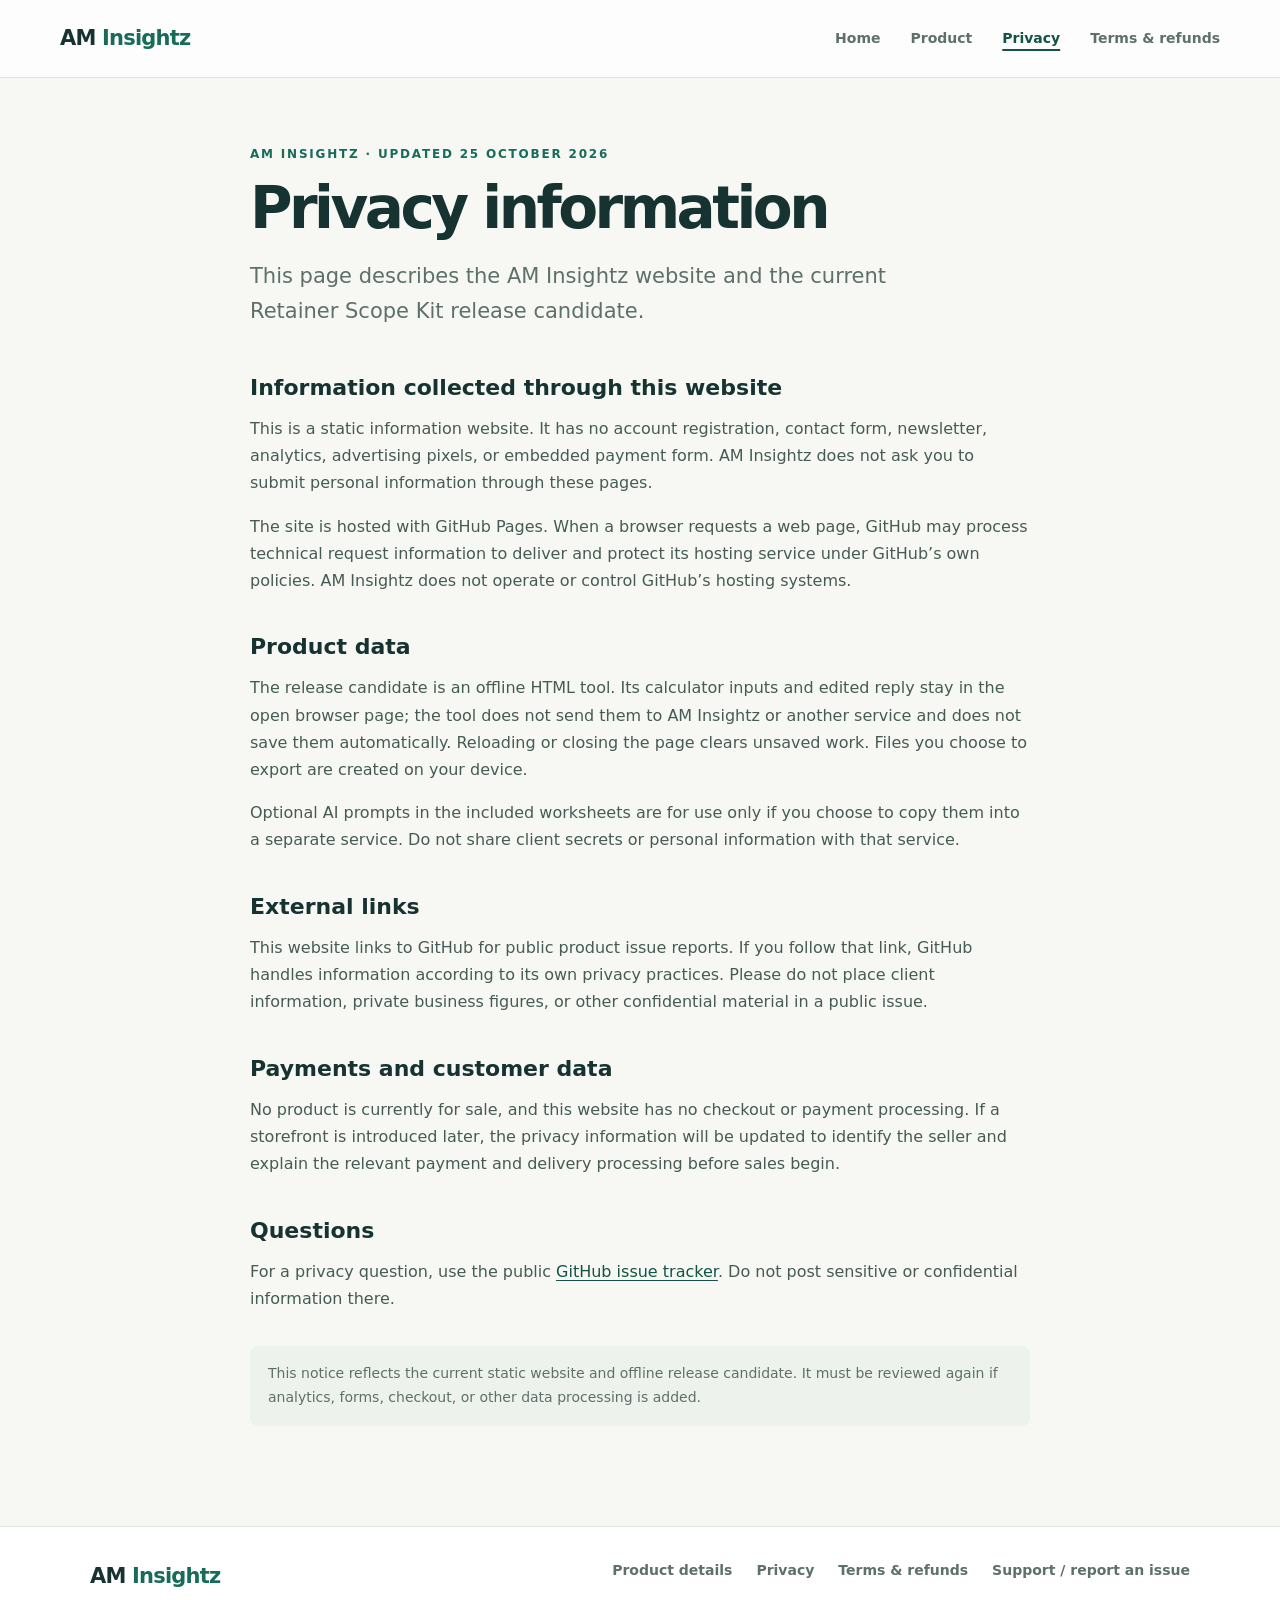
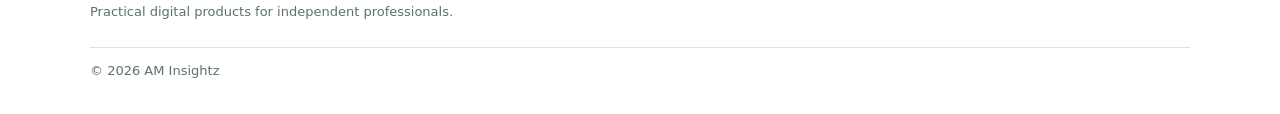
==== privacy.html @ 490733b6 "Build AM Insightz pre-sale business website" ====
<!doctype html>
<html lang="en">
<head>
  <meta charset="utf-8">
  <meta name="viewport" content="width=device-width, initial-scale=1">
  <meta name="description" content="AM Insightz privacy information for this static website and the offline Retainer Scope Kit release candidate.">
  <meta name="theme-color" content="#f7f8f4">
  <title>Privacy — AM Insightz</title>
  <link rel="stylesheet" href="assets/site.css">
</head>
<body>
  <a class="skip-link" href="#main">Skip to content</a>
  <header class="site-header"><a class="wordmark" href="index.html" aria-label="AM Insightz home">AM <span>Insightz</span></a><nav aria-label="Main navigation"><a href="index.html">Home</a><a href="product.html">Product</a><a href="privacy.html" aria-current="page">Privacy</a><a href="terms.html">Terms &amp; refunds</a></nav></header>
  <main id="main" class="policy-page">
    <p class="eyebrow">AM Insightz · Updated 25 October 2026</p>
    <h1>Privacy information</h1>
    <p class="lead">This page describes the AM Insightz website and the current Retainer Scope Kit release candidate.</p>
    <section><h2>Information collected through this website</h2><p>This is a static information website. It has no account registration, contact form, newsletter, analytics, advertising pixels, or embedded payment form. AM Insightz does not ask you to submit personal information through these pages.</p><p>The site is hosted with GitHub Pages. When a browser requests a web page, GitHub may process technical request information to deliver and protect its hosting service under GitHub’s own policies. AM Insightz does not operate or control GitHub’s hosting systems.</p></section>
    <section><h2>Product data</h2><p>The release candidate is an offline HTML tool. Its calculator inputs and edited reply stay in the open browser page; the tool does not send them to AM Insightz or another service and does not save them automatically. Reloading or closing the page clears unsaved work. Files you choose to export are created on your device.</p><p>Optional AI prompts in the included worksheets are for use only if you choose to copy them into a separate service. Do not share client secrets or personal information with that service.</p></section>
    <section><h2>External links</h2><p>This website links to GitHub for public product issue reports. If you follow that link, GitHub handles information according to its own privacy practices. Please do not place client information, private business figures, or other confidential material in a public issue.</p></section>
    <section><h2>Payments and customer data</h2><p>No product is currently for sale, and this website has no checkout or payment processing. If a storefront is introduced later, the privacy information will be updated to identify the seller and explain the relevant payment and delivery processing before sales begin.</p></section>
    <section><h2>Questions</h2><p>For a privacy question, use the public <a href="https://github.com/ADINIMOHITHA/aminsightz-site/issues">GitHub issue tracker</a>. Do not post sensitive or confidential information there.</p></section>
    <p class="draft-note">This notice reflects the current static website and offline release candidate. It must be reviewed again if analytics, forms, checkout, or other data processing is added.</p>
  </main>
  <footer class="site-footer"><div><a class="wordmark footer-mark" href="index.html">AM <span>Insightz</span></a><p>Practical digital products for independent professionals.</p></div><div class="footer-links"><a href="product.html">Product details</a><a href="privacy.html">Privacy</a><a href="terms.html">Terms &amp; refunds</a><a href="https://github.com/ADINIMOHITHA/aminsightz-site/issues">Support / report an issue</a></div><p class="copyright">© 2026 AM Insightz</p></footer>
</body>
</html>
---- assets/site.css ----
:root {
  color-scheme: light;
  --ink: #173331;
  --muted: #5d706a;
  --brand: #176b59;
  --brand-deep: #125345;
  --mint: #e7f1eb;
  --paper: #f7f8f4;
  --white: #fff;
  --line: #dce5df;
  --gold: #c57a32;
}
* { box-sizing: border-box; }
html { scroll-behavior: smooth; }
body { margin: 0; background: var(--paper); color: var(--ink); font: 16px/1.7 system-ui, -apple-system, BlinkMacSystemFont, "Segoe UI", sans-serif; }
a { color: var(--brand-deep); text-underline-offset: 3px; }
a:hover { color: #0b3f34; }
:focus-visible { outline: 3px solid var(--gold); outline-offset: 4px; }
.skip-link { position: absolute; left: 1rem; top: -5rem; z-index: 5; background: var(--white); padding: .6rem 1rem; border-radius: .5rem; }
.skip-link:focus { top: 1rem; }
.site-header { min-height: 78px; display: flex; justify-content: space-between; align-items: center; gap: 24px; padding: 16px max(24px, calc((100% - 1160px) / 2)); border-bottom: 1px solid var(--line); background: rgba(255,255,255,.8); }
.wordmark { color: var(--ink); text-decoration: none; font-size: 21px; font-weight: 800; letter-spacing: -.8px; white-space: nowrap; }
.wordmark span { color: var(--brand); }
nav { display: flex; align-items: center; gap: clamp(14px, 2.5vw, 30px); flex-wrap: wrap; }
nav a, .footer-links a { color: var(--muted); font-size: 14px; font-weight: 600; text-decoration: none; }
nav a[aria-current="page"] { color: var(--brand-deep); text-decoration: underline; text-decoration-thickness: 2px; text-underline-offset: 6px; }
main { width: min(1100px, calc(100% - 48px)); margin: 0 auto; }
.hero { padding: clamp(64px, 11vw, 128px) 0 74px; max-width: 850px; }
.eyebrow { color: var(--brand); font-size: 12px; font-weight: 800; letter-spacing: 1.8px; margin: 0 0 14px; text-transform: uppercase; }
h1, h2, h3, p { margin-top: 0; }
h1 { font-size: clamp(42px, 7vw, 76px); letter-spacing: -3.5px; line-height: 1.05; margin-bottom: 24px; }
h1 span { color: var(--brand); }
.lead { max-width: 720px; color: var(--muted); font-size: clamp(18px, 2.2vw, 21px); line-height: 1.65; }
.button { display: inline-flex; align-items: center; gap: 12px; margin-top: 12px; padding: 13px 20px; border-radius: 8px; background: var(--brand); color: var(--white); text-decoration: none; font-weight: 700; transition: background .15s ease, transform .15s ease; }
.button:hover { background: var(--brand-deep); color: var(--white); transform: translateY(-1px); }
.button-secondary { background: var(--white); color: var(--brand-deep); border: 1px solid var(--line); }
.button-secondary:hover { background: var(--mint); color: var(--brand-deep); }
.section-grid { display: grid; grid-template-columns: 1fr 1fr; gap: 22px; margin-bottom: 34px; }
.info-card { padding: clamp(24px, 4vw, 38px); border: 1px solid var(--line); border-radius: 16px; background: var(--white); }
.info-card h2, .content-section h2, .note-band h2, .support-strip h2 { font-size: clamp(24px, 3vw, 32px); letter-spacing: -1px; line-height: 1.2; margin-bottom: 14px; }
.info-card p:not(.eyebrow), .feature p, .content-section > p { color: var(--muted); }
.accent-card { background: var(--mint); border-color: #cbded2; }
.availability { display: flex; align-items: center; gap: 9px; font-size: 14px; font-weight: 700; color: var(--ink) !important; margin: 20px 0 8px; }
.status-dot { display: inline-block; width: 9px; height: 9px; border-radius: 50%; background: var(--gold); }
.text-link { font-weight: 750; text-decoration: none; }
.note-band { margin: 32px 0 72px; padding: clamp(24px, 4vw, 40px); background: #173331; color: var(--white); border-radius: 16px; }
.note-band p { color: #d6e4de; max-width: 820px; margin-bottom: 0; }
.note-band strong { color: var(--white); }
.product-hero { padding: 76px 0 36px; max-width: 820px; }
.product-hero h1 { font-size: clamp(42px, 6.5vw, 68px); }
.status-box { display: grid; gap: 5px; margin: 28px 0 0; padding: 18px 20px; border: 1px solid #e2c394; border-left: 4px solid var(--gold); border-radius: 10px; background: #fff8ed; color: var(--ink); }
.status-box span { color: var(--muted); }
.content-section { padding: 34px 0 54px; border-top: 1px solid var(--line); }
.feature-grid { display: grid; grid-template-columns: 1fr 1fr; gap: 16px; margin-top: 22px; }
.feature { min-height: 190px; padding: 23px; border: 1px solid var(--line); border-radius: 13px; background: var(--white); }
.feature-number { display: inline-block; margin-bottom: 22px; color: var(--brand); font-size: 12px; font-weight: 800; letter-spacing: 1.3px; }
.feature h3 { font-size: 19px; line-height: 1.3; margin-bottom: 9px; }
.feature p { margin-bottom: 0; }
.split-section { display: grid; grid-template-columns: 1.1fr .9fr; gap: 54px; }
.split-section h2:not(:first-child) { margin-top: 34px; }
.details-card { align-self: start; padding: 26px; background: var(--mint); border: 1px solid #cbded2; border-radius: 14px; }
.details-card h2 { font-size: 23px; }
dl { margin: 0; }
dt { margin-top: 15px; color: var(--muted); font-size: 13px; font-weight: 700; }
dd { margin: 2px 0 0; font-weight: 650; }
.small-note { padding-top: 18px; font-size: 14px; }
.support-strip { display: flex; align-items: center; justify-content: space-between; gap: 28px; margin-bottom: 72px; padding: 30px; border: 1px solid var(--line); border-radius: 15px; background: var(--white); }
.support-strip h2 { font-size: 24px; margin-bottom: 8px; }
.support-strip p { color: var(--muted); margin-bottom: 0; max-width: 650px; }
.policy-page { max-width: 780px; padding: 66px 0 86px; }
.policy-page h1 { font-size: clamp(38px, 6vw, 58px); margin-bottom: 20px; }
.policy-page .lead { margin-bottom: 40px; }
.policy-page section { margin: 34px 0; }
.policy-page section h2 { font-size: 22px; margin-bottom: 9px; }
.policy-page section p { color: #465b55; }
.draft-note { padding: 16px 18px; border-radius: 8px; background: #eef2ed; color: var(--muted); font-size: 14px; }
.site-footer { display: grid; grid-template-columns: 1fr auto; align-items: start; gap: 18px 40px; padding: 32px max(24px, calc((100% - 1100px) / 2)); border-top: 1px solid var(--line); background: var(--white); }
.footer-mark { display: inline-block; }
.site-footer p { color: var(--muted); font-size: 13px; margin: 6px 0 0; }
.footer-links { display: flex; flex-wrap: wrap; gap: 12px 24px; justify-content: flex-end; }
.copyright { grid-column: 1 / -1; padding-top: 12px; border-top: 1px solid var(--line); }
@media (max-width: 700px) {
  .site-header { padding: 15px 20px; min-height: 0; align-items: flex-start; flex-direction: column; gap: 13px; }
  nav { gap: 14px 20px; }
  nav a { font-size: 13px; }
  main { width: min(100% - 36px, 1100px); }
  .hero { padding: 58px 0 48px; }
  h1 { letter-spacing: -2.2px; }
  .section-grid, .feature-grid, .split-section { grid-template-columns: 1fr; }
  .section-grid { gap: 14px; }
  .note-band { margin: 24px 0 52px; }
  .product-hero { padding-top: 54px; }
  .feature { min-height: 0; }
  .split-section { gap: 24px; }
  .support-strip { align-items: flex-start; flex-direction: column; margin-bottom: 52px; padding: 23px; }
  .site-footer { grid-template-columns: 1fr; padding: 26px 20px; }
  .footer-links { justify-content: flex-start; }
  .copyright { grid-column: auto; }
}
@media (max-width: 390px) {
  main { width: calc(100% - 32px); }
  nav { gap: 9px 14px; }
  nav a { font-size: 12px; }
  .button { padding: 12px 15px; font-size: 14px; }
  .site-footer { padding-right: 16px; padding-left: 16px; }
}
@media (prefers-reduced-motion: reduce) { html { scroll-behavior: auto; } *, *::before, *::after { transition-duration: .01ms !important; } }
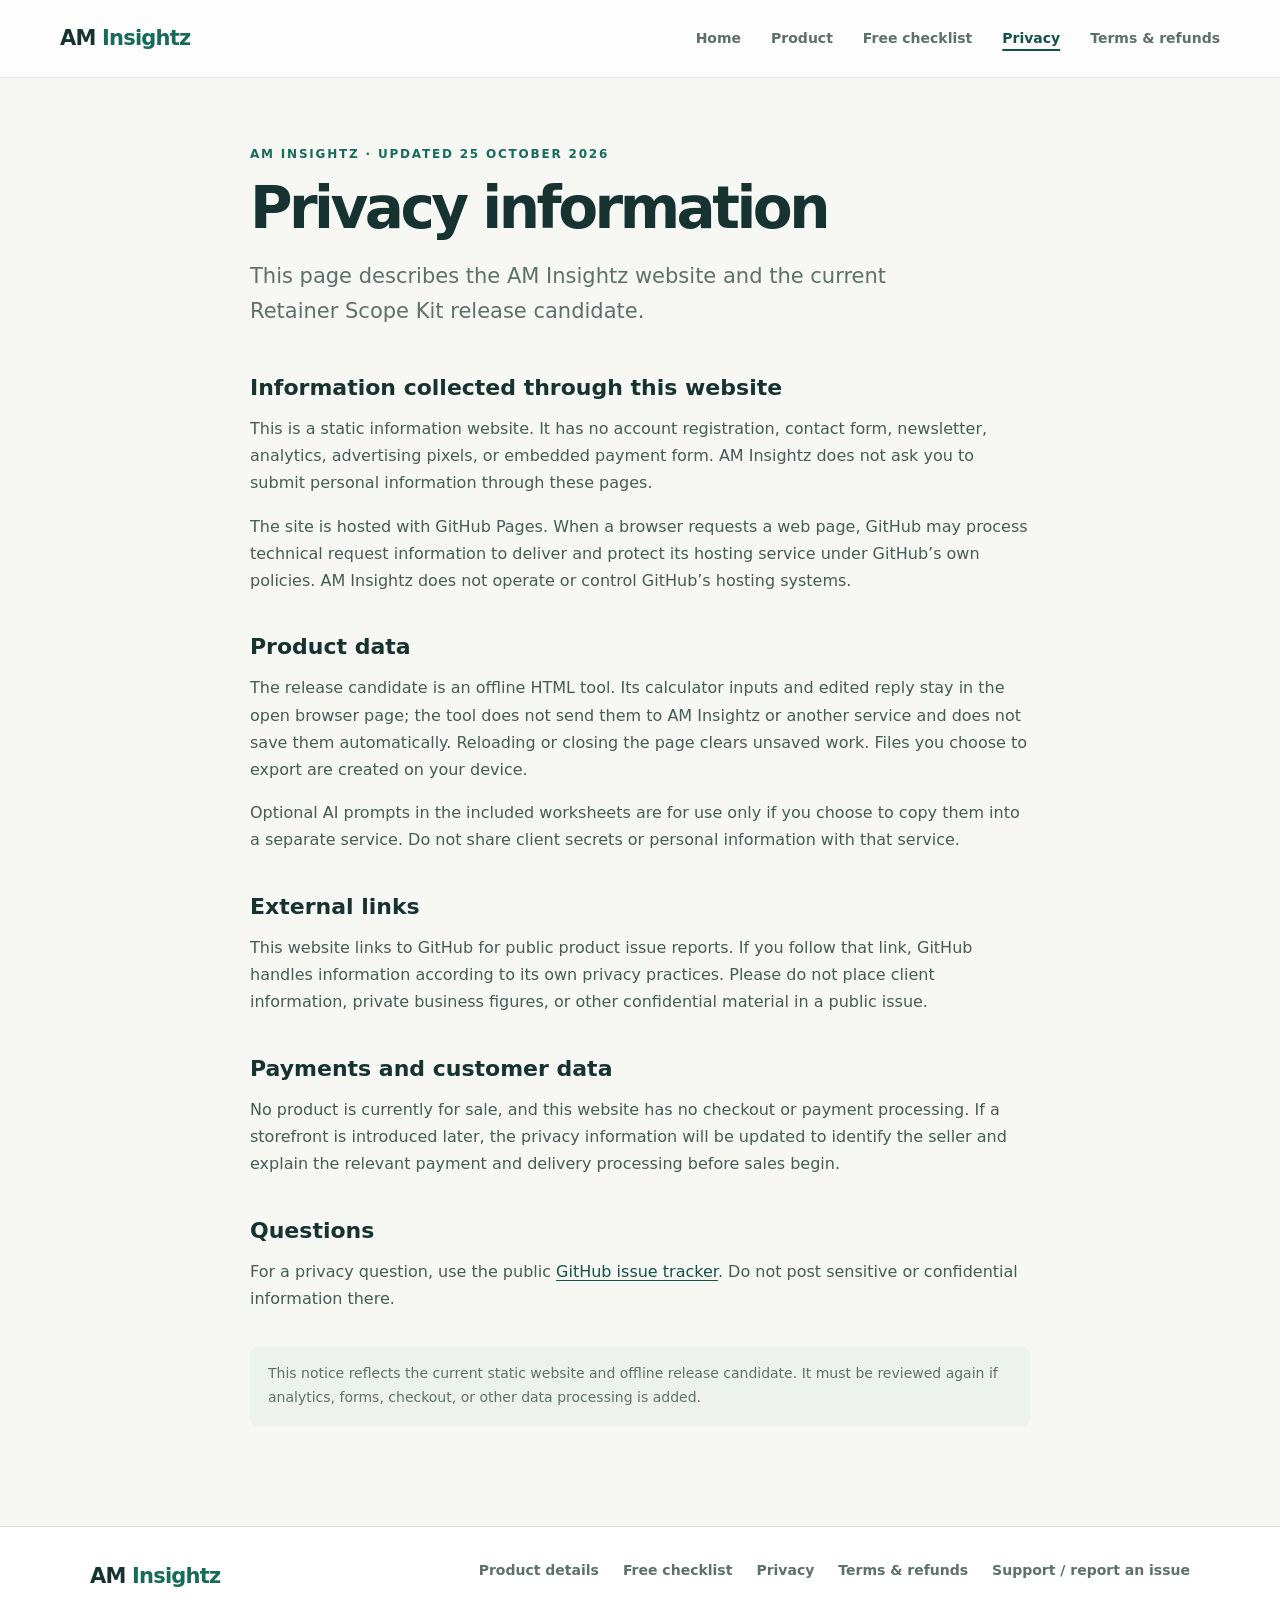
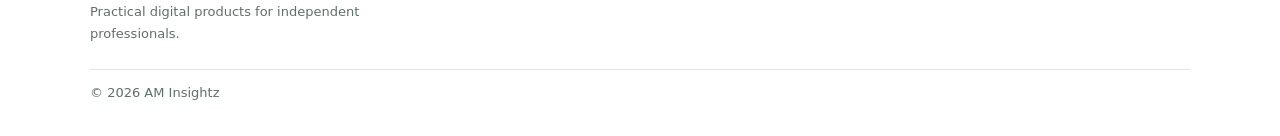
==== commit b7e36fde: "Publish free scope-change checklist resource" ====
--- a/privacy.html
+++ b/privacy.html
@@ -10,7 +10,7 @@
 </head>
 <body>
   <a class="skip-link" href="#main">Skip to content</a>
-  <header class="site-header"><a class="wordmark" href="index.html" aria-label="AM Insightz home">AM <span>Insightz</span></a><nav aria-label="Main navigation"><a href="index.html">Home</a><a href="product.html">Product</a><a href="privacy.html" aria-current="page">Privacy</a><a href="terms.html">Terms &amp; refunds</a></nav></header>
+  <header class="site-header"><a class="wordmark" href="index.html" aria-label="AM Insightz home">AM <span>Insightz</span></a><nav aria-label="Main navigation"><a href="index.html">Home</a><a href="product.html">Product</a><a href="checklist.html">Free checklist</a><a href="privacy.html" aria-current="page">Privacy</a><a href="terms.html">Terms &amp; refunds</a></nav></header>
   <main id="main" class="policy-page">
     <p class="eyebrow">AM Insightz · Updated 25 October 2026</p>
     <h1>Privacy information</h1>
@@ -22,6 +22,6 @@
     <section><h2>Questions</h2><p>For a privacy question, use the public <a href="https://github.com/ADINIMOHITHA/aminsightz-site/issues">GitHub issue tracker</a>. Do not post sensitive or confidential information there.</p></section>
     <p class="draft-note">This notice reflects the current static website and offline release candidate. It must be reviewed again if analytics, forms, checkout, or other data processing is added.</p>
   </main>
-  <footer class="site-footer"><div><a class="wordmark footer-mark" href="index.html">AM <span>Insightz</span></a><p>Practical digital products for independent professionals.</p></div><div class="footer-links"><a href="product.html">Product details</a><a href="privacy.html">Privacy</a><a href="terms.html">Terms &amp; refunds</a><a href="https://github.com/ADINIMOHITHA/aminsightz-site/issues">Support / report an issue</a></div><p class="copyright">© 2026 AM Insightz</p></footer>
+  <footer class="site-footer"><div><a class="wordmark footer-mark" href="index.html">AM <span>Insightz</span></a><p>Practical digital products for independent professionals.</p></div><div class="footer-links"><a href="product.html">Product details</a><a href="checklist.html">Free checklist</a><a href="privacy.html">Privacy</a><a href="terms.html">Terms &amp; refunds</a><a href="https://github.com/ADINIMOHITHA/aminsightz-site/issues">Support / report an issue</a></div><p class="copyright">© 2026 AM Insightz</p></footer>
 </body>
 </html>
